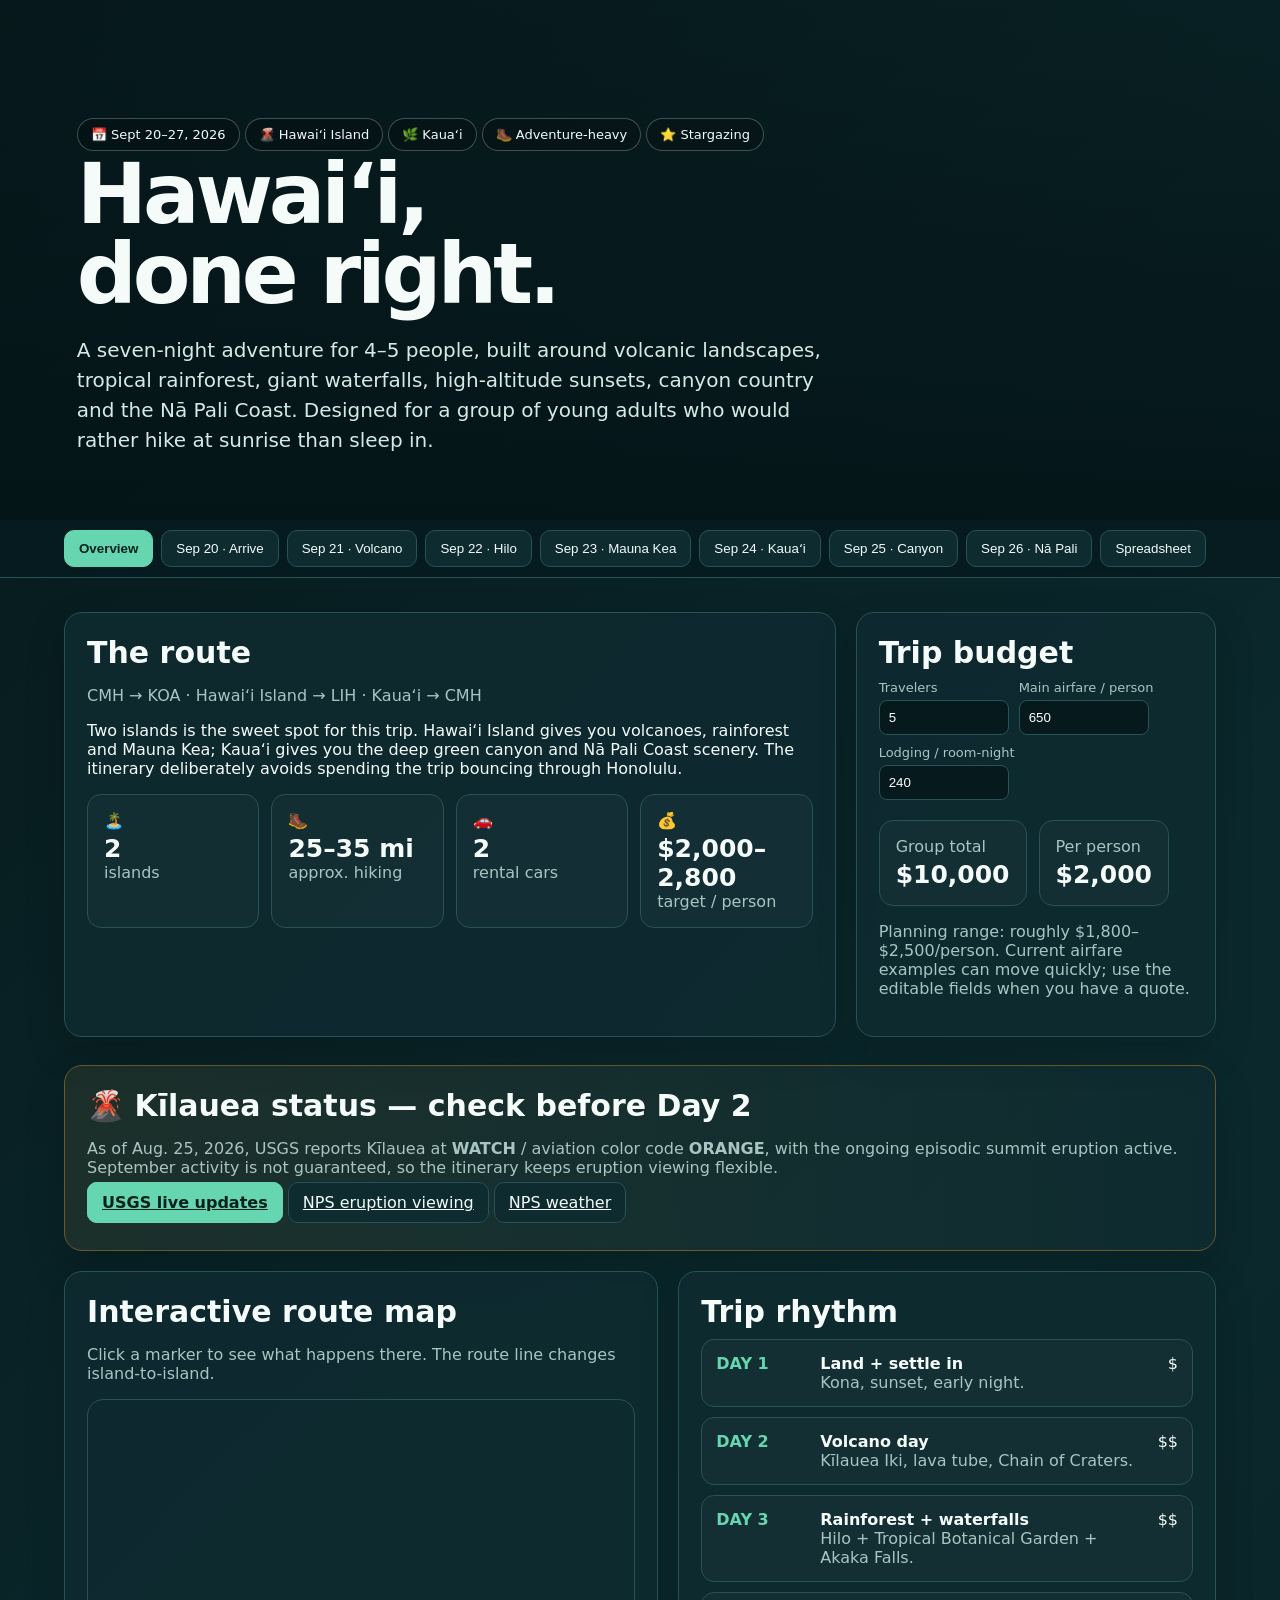
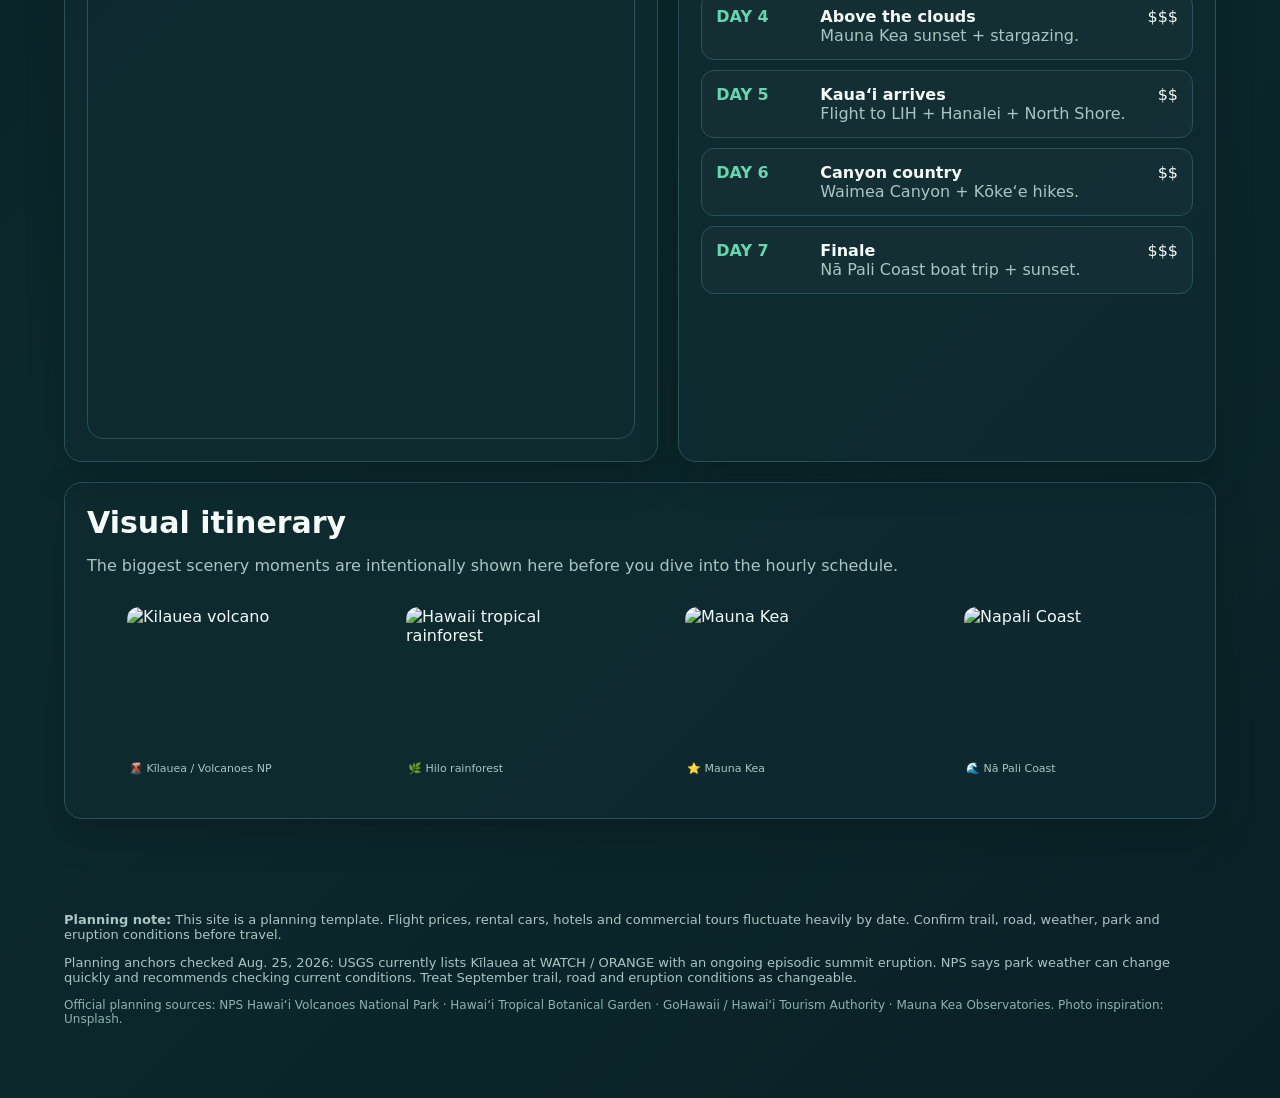
==== hawaii/index.html @ 6c4b0745 "Add files via upload" ====
<!doctype html>
<html lang="en">
<head>
<meta charset="utf-8">
<meta name="viewport" content="width=device-width, initial-scale=1">
<title>Hawaiʻi Adventure — Big Island + Kauaʻi</title>
<link rel="preconnect" href="https://unpkg.com">
<link rel="stylesheet" href="https://unpkg.com/leaflet@1.9.4/dist/leaflet.css">
<style>
:root{--bg:#071c20;--panel:#0e2b30;--panel2:#12383e;--text:#f4fbf9;--muted:#a9c5c2;--accent:#65d6b0;--gold:#ffd166;--line:#285158}
*{box-sizing:border-box} body{margin:0;background:linear-gradient(135deg,#06181b,#0b292d 55%,#092126);color:var(--text);font-family:Inter,system-ui,-apple-system,Segoe UI,Roboto,sans-serif}
a{color:inherit}.hero{min-height:520px;padding:70px 6vw 45px;display:flex;align-items:end;background:linear-gradient(180deg,rgba(4,20,23,.15),rgba(4,20,23,.92)),url("https://images.unsplash.com/photo-1542259009477-d625272157b7?auto=format&fit=crop&w=2200&q=85") center/cover}
.hero h1{font-size:clamp(42px,7vw,84px);line-height:.95;margin:0 0 18px;letter-spacing:-.05em}.hero p{max-width:760px;font-size:20px;color:#d5e9e5;line-height:1.5}.pill{display:inline-block;padding:8px 13px;border:1px solid rgba(255,255,255,.25);border-radius:999px;background:rgba(0,0,0,.2);margin:4px 5px 4px 0;font-size:13px}
nav{position:sticky;top:0;z-index:20;background:rgba(7,28,32,.92);backdrop-filter:blur(12px);border-bottom:1px solid var(--line);padding:10px 5vw;display:flex;gap:8px;overflow:auto}
nav button,.btn{border:1px solid var(--line);background:var(--panel);color:var(--text);padding:10px 14px;border-radius:10px;cursor:pointer;white-space:nowrap}nav button.active,.btn.primary{background:var(--accent);color:#06201c;border-color:var(--accent);font-weight:800}
main{max-width:1450px;margin:auto;padding:34px 5vw 80px}.intro{display:grid;grid-template-columns:1.4fr .6fr;gap:20px;margin-bottom:28px}.panel{background:rgba(14,43,48,.88);border:1px solid var(--line);border-radius:18px;padding:22px;box-shadow:0 15px 40px rgba(0,0,0,.16)}h2{font-size:30px;margin:0 0 10px}h3{margin:0 0 8px}.muted{color:var(--muted)}.stats{display:grid;grid-template-columns:repeat(4,1fr);gap:12px}.stat{padding:16px;border:1px solid var(--line);border-radius:14px;background:rgba(255,255,255,.025)}.stat b{display:block;font-size:25px;margin-top:4px}
.day{display:none}.day.active{display:block}.dayhead{display:flex;justify-content:space-between;gap:20px;align-items:end;margin-bottom:18px}.dayhead .cost{font-size:24px;color:var(--gold);font-weight:800}
.grid{display:grid;grid-template-columns:1.05fr .95fr;gap:20px}.timeline{display:grid;gap:10px}.item{display:grid;grid-template-columns:90px 1fr auto;gap:14px;align-items:start;border:1px solid var(--line);border-radius:13px;padding:14px;background:rgba(255,255,255,.025)}.time{font-weight:800;color:var(--accent)}.item .price{color:var(--gold);font-weight:700}.tag{display:inline-block;font-size:11px;padding:4px 7px;border-radius:999px;background:#1a484f;color:#ccebe5;margin-top:5px}
.photo{height:260px;border-radius:15px;background-size:cover;background-position:center;overflow:hidden;position:relative}.photo span{position:absolute;left:15px;bottom:15px;background:rgba(0,0,0,.58);padding:8px 10px;border-radius:8px;font-weight:700}.notes{margin-top:12px;padding:14px;border-left:3px solid var(--gold);background:rgba(255,209,102,.06);color:#e8dfc5}
#map{height:640px;border-radius:16px;overflow:hidden;border:1px solid var(--line)}.mapwrap{position:sticky;top:67px}
.tablewrap{overflow:auto;border:1px solid var(--line);border-radius:14px}.sheet{width:100%;border-collapse:collapse;min-width:950px}.sheet th,.sheet td{padding:11px 12px;border-bottom:1px solid var(--line);text-align:left}.sheet th{background:#12383e;position:sticky;top:0}.sheet tr:hover td{background:rgba(101,214,176,.05)}
.controls{display:flex;gap:10px;flex-wrap:wrap;margin:10px 0 20px}.controls label{font-size:13px;color:var(--muted)}input{display:block;margin-top:5px;width:130px;background:#06191c;color:white;border:1px solid var(--line);border-radius:8px;padding:9px}
footer{max-width:1450px;margin:auto;padding:0 5vw 60px;color:var(--muted);font-size:13px}.source{font-size:12px;color:#8fb2ae}
@media(max-width:900px){.intro,.grid{grid-template-columns:1fr}.mapwrap{position:static}.stats{grid-template-columns:repeat(2,1fr)}.hero{min-height:440px;padding-top:50px}.item{grid-template-columns:75px 1fr}.item .price{grid-column:2}}

.gallery{display:grid;grid-template-columns:repeat(3,1fr);gap:10px;margin-top:12px}.gallery img{width:100%;height:150px;object-fit:cover;border-radius:12px;display:block}.gallery figcaption{font-size:11px;color:var(--muted);padding:5px 2px}.bigphoto{height:380px;border-radius:16px;background-size:cover;background-position:center;margin-bottom:12px}
@media(max-width:900px){.gallery{grid-template-columns:1fr 1fr}.gallery img{height:130px}}
</style>
</head>
<body>
<header class="hero">
<div>
<div class="pill">📅 Sept 20–27, 2026</div><div class="pill">🌋 Hawaiʻi Island</div><div class="pill">🌿 Kauaʻi</div><div class="pill">🥾 Adventure-heavy</div><div class="pill">⭐ Stargazing</div>
<h1>Hawaiʻi,<br>done right.</h1>
<p>A seven-night adventure for 4–5 people, built around volcanic landscapes, tropical rainforest, giant waterfalls, high-altitude sunsets, canyon country and the Nā Pali Coast. Designed for a group of young adults who would rather hike at sunrise than sleep in.</p>
</div>
</header>

<nav id="dayNav">
<button class="active" data-day="overview">Overview</button>
<button data-day="1">Sep 20 · Arrive</button><button data-day="2">Sep 21 · Volcano</button><button data-day="3">Sep 22 · Hilo</button><button data-day="4">Sep 23 · Mauna Kea</button><button data-day="5">Sep 24 · Kauaʻi</button><button data-day="6">Sep 25 · Canyon</button><button data-day="7">Sep 26 · Nā Pali</button>
<button data-day="sheet">Spreadsheet</button>
</nav>

<main>
<section id="overview" class="view">
<div class="intro">
<div class="panel"><h2>The route</h2><p class="muted">CMH → KOA · Hawaiʻi Island → LIH · Kauaʻi → CMH</p><p>Two islands is the sweet spot for this trip. Hawaiʻi Island gives you volcanoes, rainforest and Mauna Kea; Kauaʻi gives you the deep green canyon and Nā Pali Coast scenery. The itinerary deliberately avoids spending the trip bouncing through Honolulu.</p>
<div class="stats"><div class="stat">🏝️<b>2</b><span class="muted">islands</span></div><div class="stat">🥾<b>25–35 mi</b><span class="muted">approx. hiking</span></div><div class="stat">🚗<b>2</b><span class="muted">rental cars</span></div><div class="stat">💰<b id="overviewCost">$2,000–2,800</b><span class="muted">target / person</span></div></div></div>
<div class="panel"><h2>Trip budget</h2><div class="controls"><label>Travelers<input id="people" type="number" value="5" min="4" max="5"></label><label>Main airfare / person<input id="airfare" type="number" value="650" min="0"></label><label>Lodging / room-night<input id="lodging" type="number" value="240" min="0"></label></div><div class="stats" style="margin-top:12px"><div class="stat"><span class="muted">Group total</span><b id="groupTotal">$10,000</b></div><div class="stat"><span class="muted">Per person</span><b id="personTotal">$2,000</b></div></div><p class="muted">Planning range: roughly $1,800–$2,500/person. Current airfare examples can move quickly; use the editable fields when you have a quote.</p></div>
</div>
<div class="panel" style="margin-bottom:20px;border-color:#6b5a2b;background:linear-gradient(90deg,rgba(255,209,102,.08),rgba(14,43,48,.88))">
<h2>🌋 Kīlauea status — check before Day 2</h2>
<p class="muted">As of Aug. 25, 2026, USGS reports Kīlauea at <b>WATCH</b> / aviation color code <b>ORANGE</b>, with the ongoing episodic summit eruption active. September activity is not guaranteed, so the itinerary keeps eruption viewing flexible.</p>
<p><a class="btn primary" href="https://www.usgs.gov/volcanoes/kilauea/volcano-updates" target="_blank">USGS live updates</a>
<a class="btn" href="https://www.nps.gov/havo/planyourvisit/eruption-viewing.htm" target="_blank">NPS eruption viewing</a>
<a class="btn" href="https://www.nps.gov/havo/planyourvisit/weather.htm" target="_blank">NPS weather</a></p>
</div>
<div class="grid"><div class="panel"><h2>Interactive route map</h2><p class="muted">Click a marker to see what happens there. The route line changes island-to-island.</p><div id="map"></div></div><div class="panel"><h2>Trip rhythm</h2><div class="timeline">
<div class="item"><div class="time">DAY 1</div><div><b>Land + settle in</b><br><span class="muted">Kona, sunset, early night.</span></div><div>$</div></div>
<div class="item"><div class="time">DAY 2</div><div><b>Volcano day</b><br><span class="muted">Kīlauea Iki, lava tube, Chain of Craters.</span></div><div>$$</div></div>
<div class="item"><div class="time">DAY 3</div><div><b>Rainforest + waterfalls</b><br><span class="muted">Hilo + Tropical Botanical Garden + Akaka Falls.</span></div><div>$$</div></div>
<div class="item"><div class="time">DAY 4</div><div><b>Above the clouds</b><br><span class="muted">Mauna Kea sunset + stargazing.</span></div><div>$$$</div></div>
<div class="item"><div class="time">DAY 5</div><div><b>Kauaʻi arrives</b><br><span class="muted">Flight to LIH + Hanalei + North Shore.</span></div><div>$$</div></div>
<div class="item"><div class="time">DAY 6</div><div><b>Canyon country</b><br><span class="muted">Waimea Canyon + Kōkeʻe hikes.</span></div><div>$$</div></div>
<div class="item"><div class="time">DAY 7</div><div><b>Finale</b><br><span class="muted">Nā Pali Coast boat trip + sunset.</span></div><div>$$$</div></div>
</div></div></div>
<div class="panel" style="margin-top:20px"><h2>Visual itinerary</h2><p class="muted">The biggest scenery moments are intentionally shown here before you dive into the hourly schedule.</p><div class="gallery" style="grid-template-columns:repeat(4,1fr)">
<figure><img loading="lazy" src="https://source.unsplash.com/1000x700/?hawaii,volcano,kilauea" alt="Kilauea volcano"><figcaption>🌋 Kīlauea / Volcanoes NP</figcaption></figure>
<figure><img loading="lazy" src="https://source.unsplash.com/1000x700/?hawaii,tropical,rainforest" alt="Hawaii tropical rainforest"><figcaption>🌿 Hilo rainforest</figcaption></figure>
<figure><img loading="lazy" src="https://source.unsplash.com/1000x700/?mauna,kea,hawaii,stars" alt="Mauna Kea"><figcaption>⭐ Mauna Kea</figcaption></figure>
<figure><img loading="lazy" src="https://source.unsplash.com/1000x700/?kauai,napali,coast" alt="Napali Coast"><figcaption>🌊 Nā Pali Coast</figcaption></figure>
</div></div></section>

<div id="days"></div>

<section id="sheet" class="view" style="display:none">
<div class="panel"><h2>Spreadsheet view</h2><p class="muted">Use this as the master schedule. Prices are per person unless marked group/vehicle.</p><div class="tablewrap"><table class="sheet"><thead><tr><th>Date</th><th>Day</th><th>Time</th><th>Island</th><th>Activity</th><th>Location</th><th>Type</th><th>Est. $ / person</th></tr></thead><tbody id="sheetBody"></tbody></table></div><br><button class="btn primary" onclick="downloadCSV()">Download CSV</button></div>
</section>
</main>
<footer>
<p><b>Planning note:</b> This site is a planning template. Flight prices, rental cars, hotels and commercial tours fluctuate heavily by date. Confirm trail, road, weather, park and eruption conditions before travel.</p>
<p>Planning anchors checked Aug. 25, 2026: USGS currently lists Kīlauea at WATCH / ORANGE with an ongoing episodic summit eruption. NPS says park weather can change quickly and recommends checking current conditions. Treat September trail, road and eruption conditions as changeable.</p>
<p class="source">Official planning sources: NPS Hawaiʻi Volcanoes National Park · Hawaiʻi Tropical Botanical Garden · GoHawaii / Hawaiʻi Tourism Authority · Mauna Kea Observatories. Photo inspiration: Unsplash.</p>
</footer>

<script src="https://unpkg.com/leaflet@1.9.4/dist/leaflet.js"></script>
<script>
const days=[
{d:1,title:"Arrive on Hawaiʻi Island",loc:"Kona",img:"https://images.unsplash.com/photo-1542259009477-d625272157b7?auto=format&fit=crop&w=1200&q=80",items:[
["7:00 AM","CMH","Columbus (CMH)","Depart CMH","Flight","$650"],
["12:30 PM","Hawaiʻi Island","KOA — Kona International Airport","Arrive, pick up rental car","Flight / car","$70"],
["2:00 PM","Hawaiʻi Island","Kailua-Kona","Lunch + groceries + check-in","Food / lodging","$30"],
["4:00 PM","Hawaiʻi Island","Kona Coast","Beach / explore / coffee","Free time","$10"],
["6:30 PM","Hawaiʻi Island","Kona Coast","Sunset dinner","Food","$45"],
["9:00 PM","Hawaiʻi Island","Kona","Early night","Lodging","$60"]
]},
{d:2,title:"Volcanoes National Park",loc:"Hawaiʻi Volcanoes National Park",img:"https://images.unsplash.com/photo-1500534623283-312aade485b7?auto=format&fit=crop&w=1200&q=80",items:[
["5:00 AM","Hawaiʻi Island","Kona → Volcano","Early drive + breakfast","Fuel / food","$20"],
["7:30 AM","Hawaiʻi Island","Kīlauea Iki","Kīlauea Iki crater hike (2–4 hr depending route)","Hike","$10"],
["11:30 AM","Hawaiʻi Island","Nāhuku","Thurston Lava Tube","Hike","$0"],
["12:30 PM","Hawaiʻi Island","Park","Packed lunch","Food","$15"],
["1:30 PM","Hawaiʻi Island","Chain of Craters Road","Scenic drive + lava fields + coastal stops","Scenic drive","$15"],
["5:30 PM","Hawaiʻi Island","Volcano Village","Check in / dinner","Lodging / food","$75"],
["8:00 PM","Hawaiʻi Island","Kīlauea area","Check current eruption viewing conditions","Scenery","$0"]
]},
{d:3,title:"Hilo Rainforest Day",loc:"Hilo + Hamakua Coast",img:"https://images.unsplash.com/photo-1500534623283-312aade485b7?auto=format&fit=crop&w=1200&q=80",items:[
["7:00 AM","Hawaiʻi Island","Volcano → Hilo","Breakfast + drive","Food / fuel","$20"],
["9:00 AM","Hawaiʻi Island","Hawaiʻi Tropical Botanical Garden","Rainforest trails, streams, waterfalls, Onomea Bay","Admission","$35"],
["11:30 AM","Hawaiʻi Island","Hamakua Coast","Scenic drive","Drive","$10"],
["12:30 PM","Hawaiʻi Island","Hilo","Lunch","Food","$25"],
["2:00 PM","Hawaiʻi Island","Akaka Falls","Short rainforest hike + waterfall","Hike","$15"],
["4:30 PM","Hawaiʻi Island","Hilo","Explore downtown / market","Free time","$10"],
["7:00 PM","Hawaiʻi Island","Hilo","Dinner + sleep","Food / lodging","$75"]
]},
{d:4,title:"Mauna Kea — Above the Clouds",loc:"Mauna Kea",img:"https://images.unsplash.com/photo-1551524164-6cf2ac2f1f50?auto=format&fit=crop&w=1200&q=80",items:[
["7:00 AM","Hawaiʻi Island","Hilo","Breakfast","Food","$20"],
["9:00 AM","Hawaiʻi Island","Saddle Road","Drive toward high country","Fuel","$10"],
["10:30 AM","Hawaiʻi Island","Waimea / Saddle region","Easy scenic stops + acclimatization","Scenery","$0"],
["1:00 PM","Hawaiʻi Island","Kamuela","Lunch + supplies","Food","$25"],
["3:00 PM","Hawaiʻi Island","Mauna Kea access area","Head upward; check weather/access rules","Mountain","$0"],
["5:30 PM","Hawaiʻi Island","Mauna Kea","Sunset above the clouds","Scenery","$0"],
["7:00 PM","Hawaiʻi Island","Mauna Kea area","Stargazing / astronomy","Stargazing","$0"],
["9:00 PM","Hawaiʻi Island","Hilo / Kona-side lodging","Return + sleep","Lodging / fuel","$70"]
]},
{d:5,title:"Kauaʻi — North Shore",loc:"Līhuʻe → Hanalei",img:"https://images.unsplash.com/photo-1500534623283-312aade485b7?auto=format&fit=crop&w=1200&q=80",items:[
["6:00 AM","Hawaiʻi Island","KOA","Return rental + airport","Flight / car","$0"],
["8:00 AM","Kauaʻi","LIH — Līhuʻe Airport","Inter-island flight","Flight","$120"],
["9:30 AM","Kauaʻi","Līhuʻe","Pick up rental car","Car","$70"],
["11:00 AM","Kauaʻi","Kapaʻa","Brunch","Food","$25"],
["1:00 PM","Kauaʻi","Hanalei","North Shore drive + viewpoints","Drive","$10"],
["3:00 PM","Kauaʻi","Hanalei Bay","Beach + swim","Free time","$0"],
["5:30 PM","Kauaʻi","Princeville / Hanalei","Sunset","Scenery","$0"],
["7:00 PM","Kauaʻi","Hanalei","Dinner + lodging","Food / lodging","$85"]
]},
{d:6,title:"Waimea Canyon + Kōkeʻe",loc:"Waimea Canyon",img:"https://images.unsplash.com/photo-1500534623283-312aade485b7?auto=format&fit=crop&w=1200&q=80",items:[
["5:30 AM","Kauaʻi","Hanalei → Waimea","Early departure","Fuel / food","$20"],
["7:30 AM","Kauaʻi","Waimea Canyon Lookout","Canyon sunrise / early views","Scenery","$0"],
["8:30 AM","Kauaʻi","Kōkeʻe State Park","Kalalau + Puʻu o Kila viewpoints","Scenery","$0"],
["10:00 AM","Kauaʻi","Kōkeʻe","Long hike — choose trail based on conditions","Hike","$10"],
["2:00 PM","Kauaʻi","Waimea","Lunch","Food","$25"],
["3:30 PM","Kauaʻi","West Side","Red dirt / coastal viewpoints","Scenery","$0"],
["6:30 PM","Kauaʻi","Kapaʻa / Hanalei","Dinner + recover","Food / lodging","$80"]
]},
{d:7,title:"Nā Pali Coast Finale",loc:"Nā Pali Coast",img:"https://images.unsplash.com/photo-1500534623283-312aade485b7?auto=format&fit=crop&w=1200&q=80",items:[
["6:00 AM","Kauaʻi","Līhuʻe / Port Allen","Breakfast + drive to departure point","Food / fuel","$20"],
["8:00 AM","Kauaʻi","Nā Pali Coast","Boat trip: cliffs, sea caves, waterfalls, snorkeling","Tour","$180"],
["12:30 PM","Kauaʻi","South Shore","Lunch","Food","$25"],
["2:00 PM","Kauaʻi","Poʻipū","Beach / shower / relax","Free time","$0"],
["5:30 PM","Kauaʻi","South Shore","Final sunset","Scenery","$0"],
["7:00 PM","Kauaʻi","Līhuʻe","Final dinner / prepare for flight","Food","$60"],
["7:00 AM","Kauaʻi → Ohio","LIH → CMH","Return flight — book as open-jaw/multi-city","Flight","$650"]
]}
];

function money(v){return "$"+Math.round(Number(v)).toLocaleString()}
function dateForDay(d){
 const dates=["","Sep 20","Sep 21","Sep 22","Sep 23","Sep 24","Sep 25","Sep 26"];
 return dates[d]||"Sep 27";
}
function renderDays(){
 const root=document.getElementById("days"); root.innerHTML="";
 days.forEach(day=>{
   const section=document.createElement("section"); section.className="day"; section.id="day"+day.d;
   const total=day.items.reduce((s,x)=>s+(parseFloat(String(x[5]).replace(/[$,]/g,''))||0),0);
   section.innerHTML=`<div class="dayhead"><div><div class="pill">DAY ${day.d} · ${dateForDay(day.d)}</div><h2>${day.title}</h2><p class="muted">${day.loc}</p></div><div class="cost">${money(total)} est.</div></div>
   <div class="grid"><div class="panel"><div class="timeline">${day.items.map(x=>`<div class="item"><div class="time">${x[0]}</div><div><b>${x[2]}</b><br>${x[3]}<div class="tag">${x[5].includes("0")?"FREE":x[4]}</div></div><div class="price">${x[5]}</div></div>`).join("")}</div></div>
   <div>
<div class="bigphoto" style="background-image:url('${day.img}')"></div>
<div class="gallery">
<figure><img loading="lazy" src="${day.img}" alt="${day.title}"><figcaption>Day highlight</figcaption></figure>
<figure><img loading="lazy" src="https://source.unsplash.com/900x600/?hawaii,${encodeURIComponent(day.loc)}" alt="${day.loc} scenery"><figcaption>${day.loc} scenery</figcaption></figure>
<figure><img loading="lazy" src="https://source.unsplash.com/900x600/?hawaii,nature,landscape" alt="Hawaii landscape"><figcaption>Landscape inspiration</figcaption></figure>
</div>
<div class="notes"><b>Adventure note:</b> Keep this day flexible for weather, road closures, trail conditions and sunrise/sunset timing. For Volcanoes National Park, check NPS/USGS conditions on the morning of the visit.</div></div></div>`;
   root.appendChild(section);
 });
}
function buildSheet(){
 const body=document.getElementById("sheetBody"); body.innerHTML="";
 days.forEach(day=>day.items.forEach(x=>{const tr=document.createElement("tr");tr.innerHTML=`<td>${dateForDay(day.d)}</td><td>${day.d}</td><td>${x[0]}</td><td>${x[1]}</td><td>${x[3]}</td><td>${x[2]}</td><td>${x[4]}</td><td>${x[5]}</td>`;body.appendChild(tr)}));
}
function downloadCSV(){
 let rows=[["Date","Day","Time","Island","Activity","Location","Type","Estimated $/person"]];
 days.forEach(day=>day.items.forEach(x=>rows.push([dateForDay(day.d),day.d,x[0],x[1],x[3],x[2],x[4],x[5]])));
 const csv=rows.map(r=>r.map(v=>`"${String(v).replace(/"/g,'""')}"`).join(",")).join("\n");
 const a=document.createElement("a");a.href=URL.createObjectURL(new Blob([csv],{type:"text/csv"}));a.download="hawaii_itinerary.csv";a.click();
}
function initMap(){
 const map=L.map("map").setView([20.4,-156.2],7);
 L.tileLayer("https://{s}.tile.openstreetmap.org/{z}/{x}/{y}.png",{maxZoom:19,attribution:'© OpenStreetMap contributors'}).addTo(map);
 const pts=[
 ["KOA · Arrive",[19.7388,-156.0456],"Day 1 · Kona"],
 ["Volcanoes NP",[19.4194,-155.2885],"Day 2 · Kīlauea"],
 ["Hilo",[19.707,-155.081],"Day 3 · Tropical Botanical Garden / waterfalls"],
 ["Mauna Kea",[19.8207,-155.4681],"Day 4 · Sunset + stargazing"],
 ["LIH · Kauaʻi",[21.9759,-159.338],"Day 5 · Inter-island flight"],
 ["Hanalei",[22.203,-159.497],"Day 5 · North Shore"],
 ["Waimea Canyon",[22.047,-159.663],"Day 6 · Canyon + Kōkeʻe"],
 ["Nā Pali Coast",[22.185,-159.665],"Day 7 · Boat finale"]
 ];
 const latlng=pts.map(p=>p[1]); L.polyline(latlng,{color:"#65d6b0",weight:4,opacity:.8}).addTo(map);
 pts.forEach(p=>L.marker(p[1]).addTo(map).bindPopup(`<b>${p[0]}</b><br>${p[2]}`));
 map.fitBounds(latlng,{padding:[30,30]});
}
document.querySelectorAll("nav button").forEach(btn=>btn.onclick=()=>{
 document.querySelectorAll("nav button").forEach(b=>b.classList.remove("active"));btn.classList.add("active");
 const id=btn.dataset.day;
 document.querySelectorAll(".view,.day").forEach(x=>x.style.display="none");
 if(id==="overview")document.getElementById("overview").style.display="block";
 else if(id==="sheet")document.getElementById("sheet").style.display="block";
 else document.getElementById("day"+id).style.display="block";
 window.scrollTo({top:document.querySelector("nav").offsetTop+60,behavior:"smooth"});
});
function updateBudget(){
 const p=Math.min(5,Math.max(4,+document.getElementById("people").value||5));
 const a=+document.getElementById("airfare").value||0;
 const l=+document.getElementById("lodging").value||0;
 const lodgingPerPerson=(l*7)/Math.max(2,Math.ceil(p/2));
 const interIsland=120, cars=160, food=300, activities=260, misc=100;
 const per=a+interIsland+lodgingPerPerson+cars+food+activities+misc;
 document.getElementById("personTotal").textContent=money(per);
 document.getElementById("groupTotal").textContent=money(per*p);
 document.getElementById("overviewCost").textContent=money(per);
}
["people","airfare","lodging"].forEach(id=>document.getElementById(id).addEventListener("input",updateBudget));
renderDays();buildSheet();initMap();updateBudget();
</script>
</body>
</html>
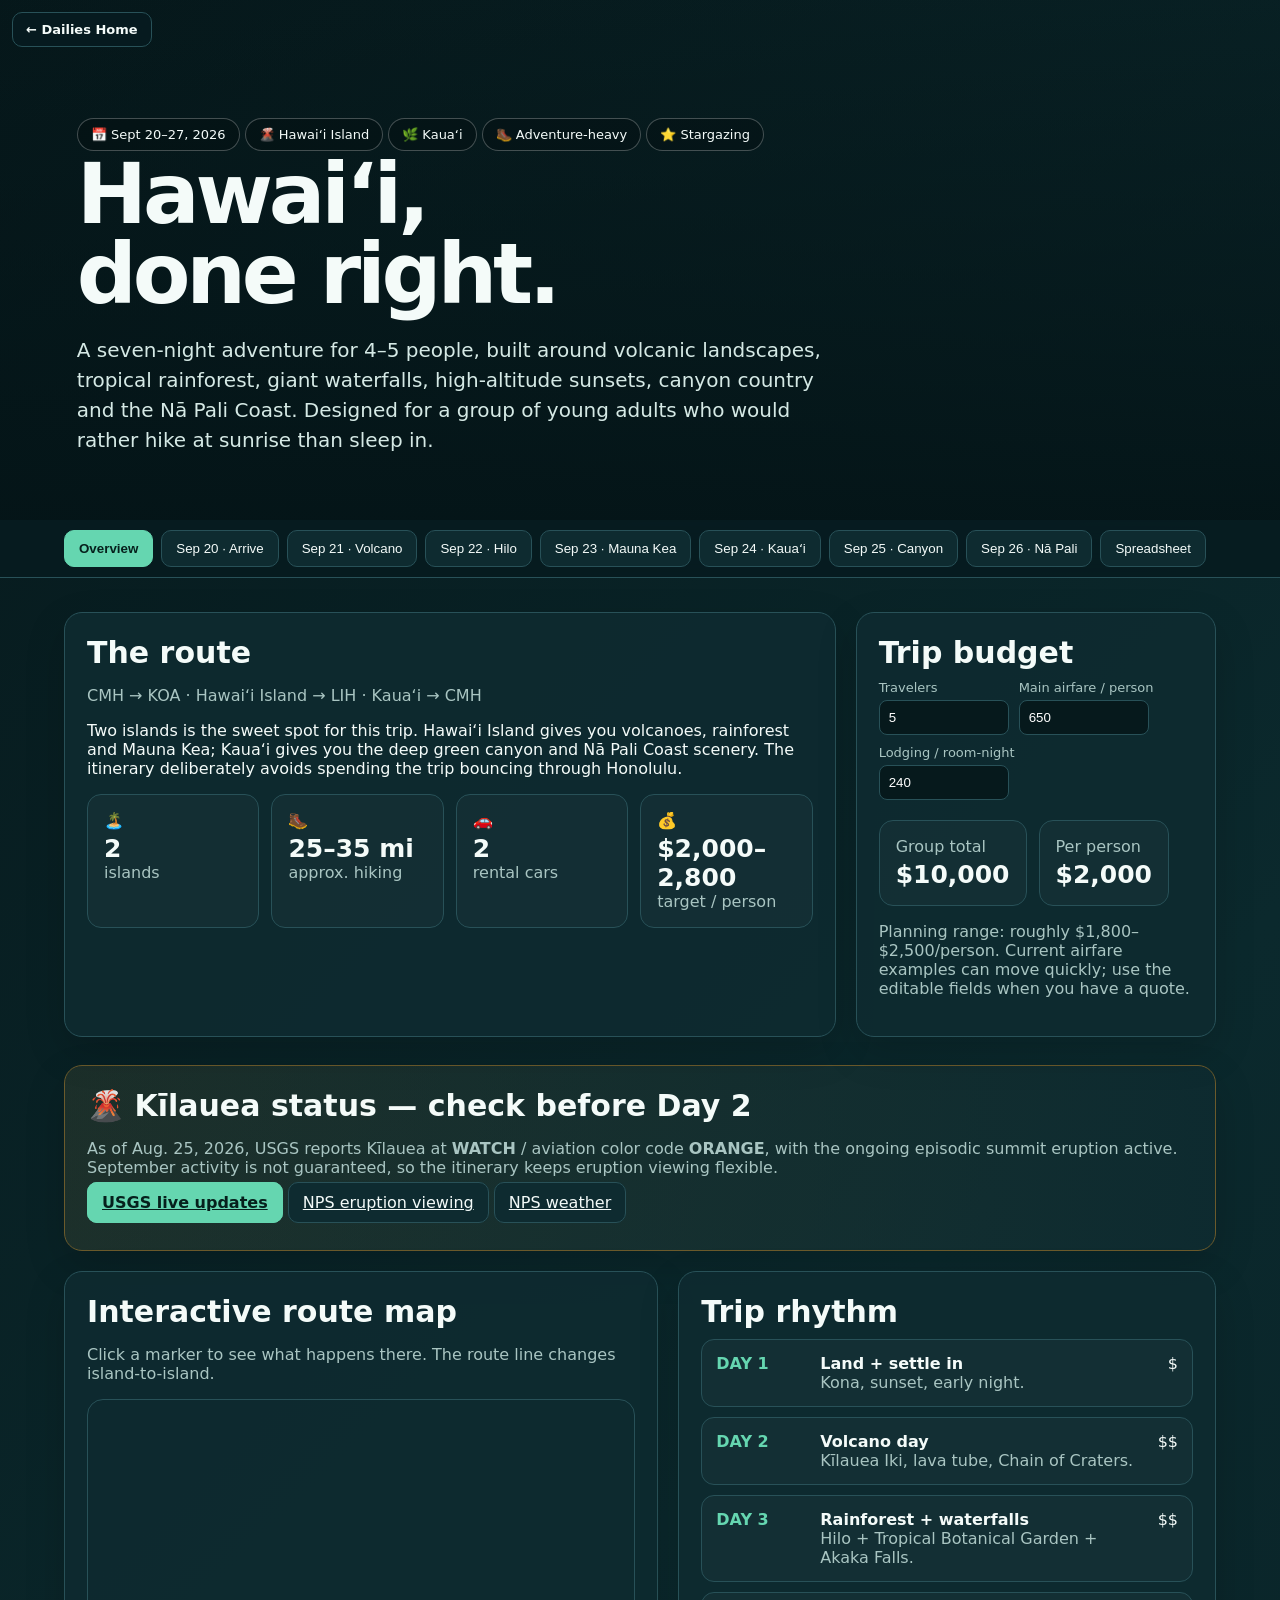
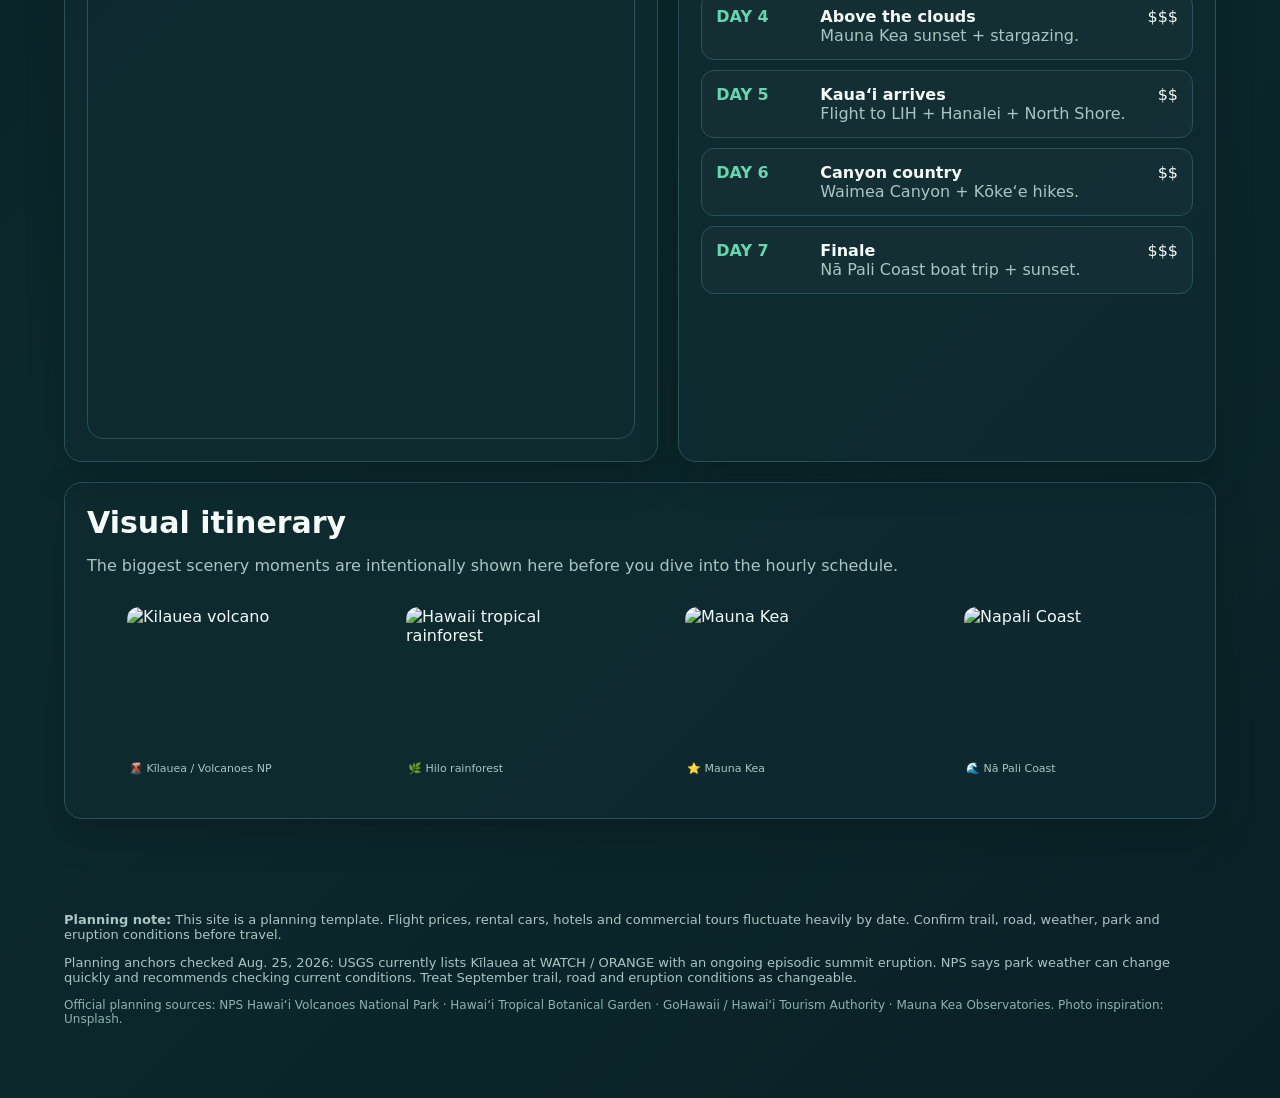
==== commit a42033b1: "Add files via upload" ====
--- a/hawaii/index.html
+++ b/hawaii/index.html
@@ -25,9 +25,9 @@
 
 .gallery{display:grid;grid-template-columns:repeat(3,1fr);gap:10px;margin-top:12px}.gallery img{width:100%;height:150px;object-fit:cover;border-radius:12px;display:block}.gallery figcaption{font-size:11px;color:var(--muted);padding:5px 2px}.bigphoto{height:380px;border-radius:16px;background-size:cover;background-position:center;margin-bottom:12px}
 @media(max-width:900px){.gallery{grid-template-columns:1fr 1fr}.gallery img{height:130px}}
-</style>
+.dailies-home{position:fixed;top:12px;left:12px;z-index:9999;text-decoration:none;padding:9px 13px;border-radius:10px;background:rgba(7,28,32,.92);color:#f4fbf9;border:1px solid #285158;font:600 13px system-ui,sans-serif;backdrop-filter:blur(8px)}.dailies-home:hover{background:#12383e}</style>
 </head>
-<body>
+<body><a class="dailies-home" href="../">← Dailies Home</a>
 <header class="hero">
 <div>
 <div class="pill">📅 Sept 20–27, 2026</div><div class="pill">🌋 Hawaiʻi Island</div><div class="pill">🌿 Kauaʻi</div><div class="pill">🥾 Adventure-heavy</div><div class="pill">⭐ Stargazing</div>
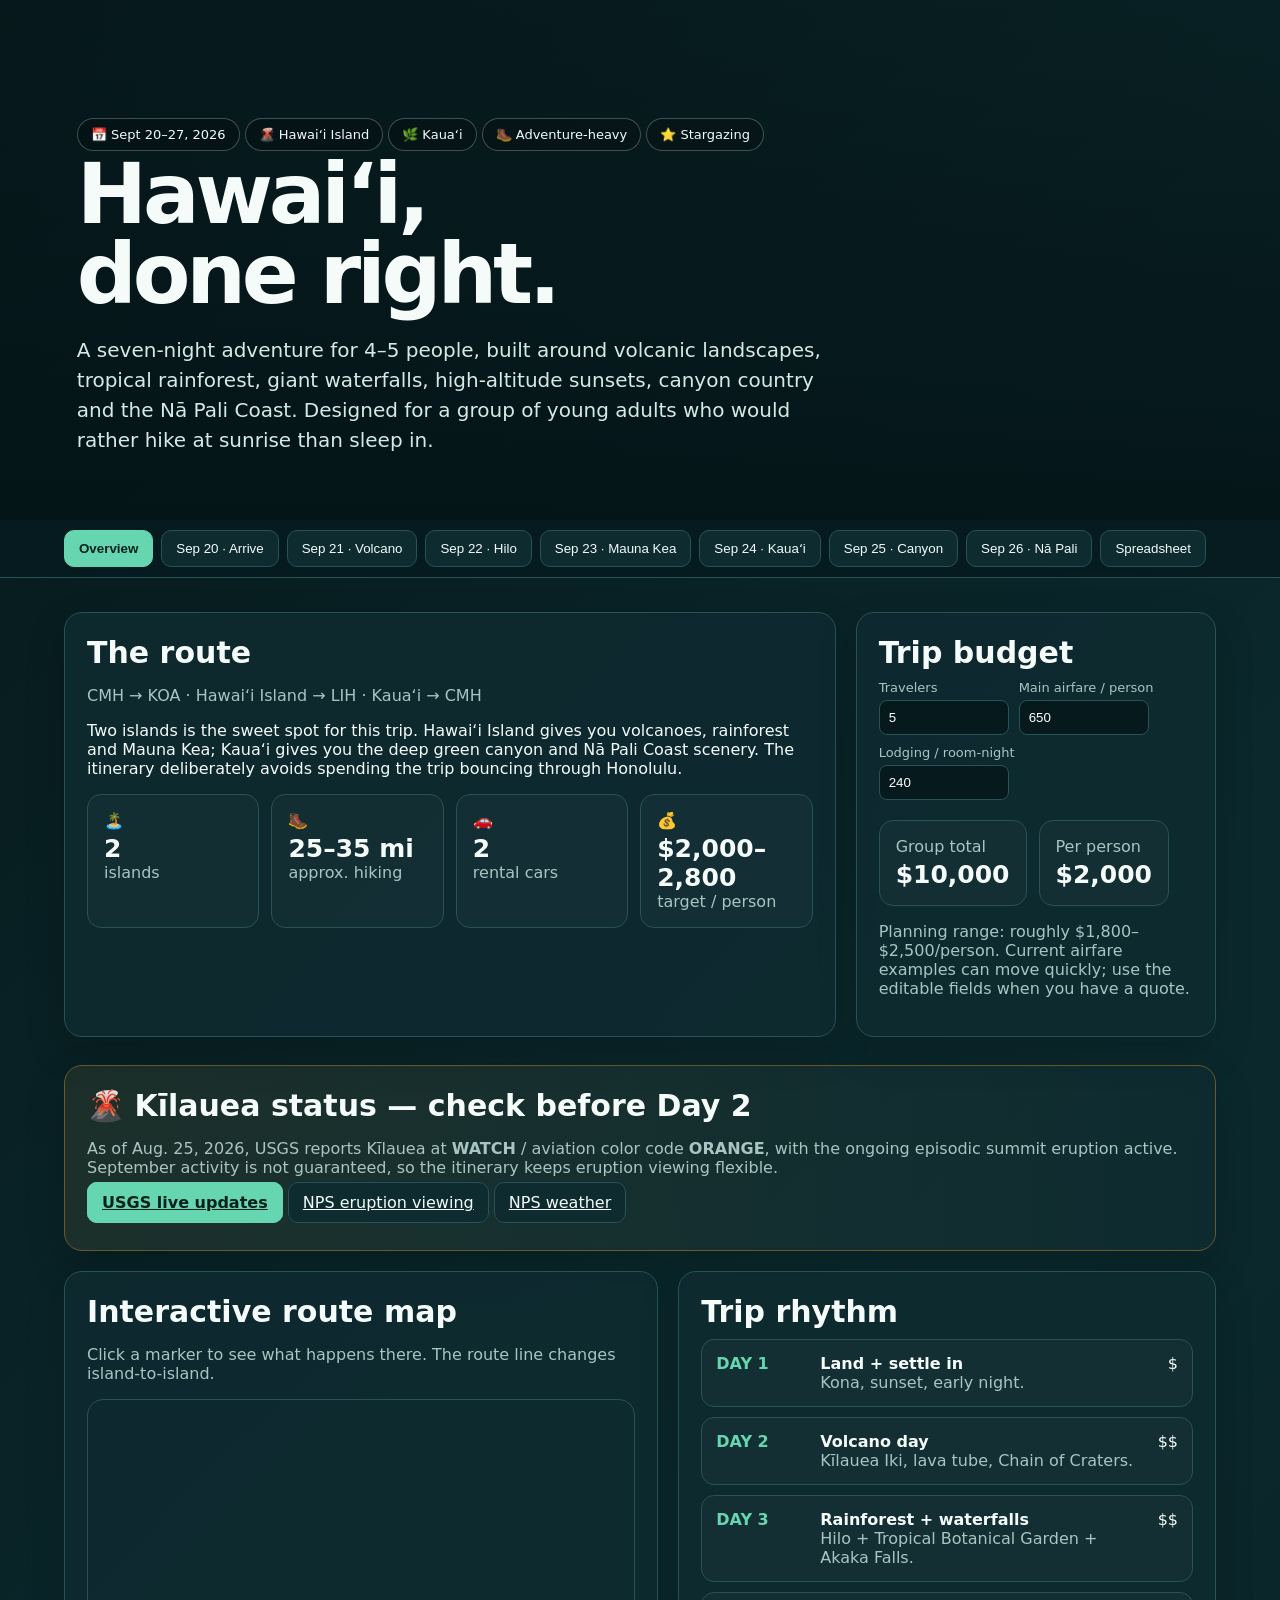
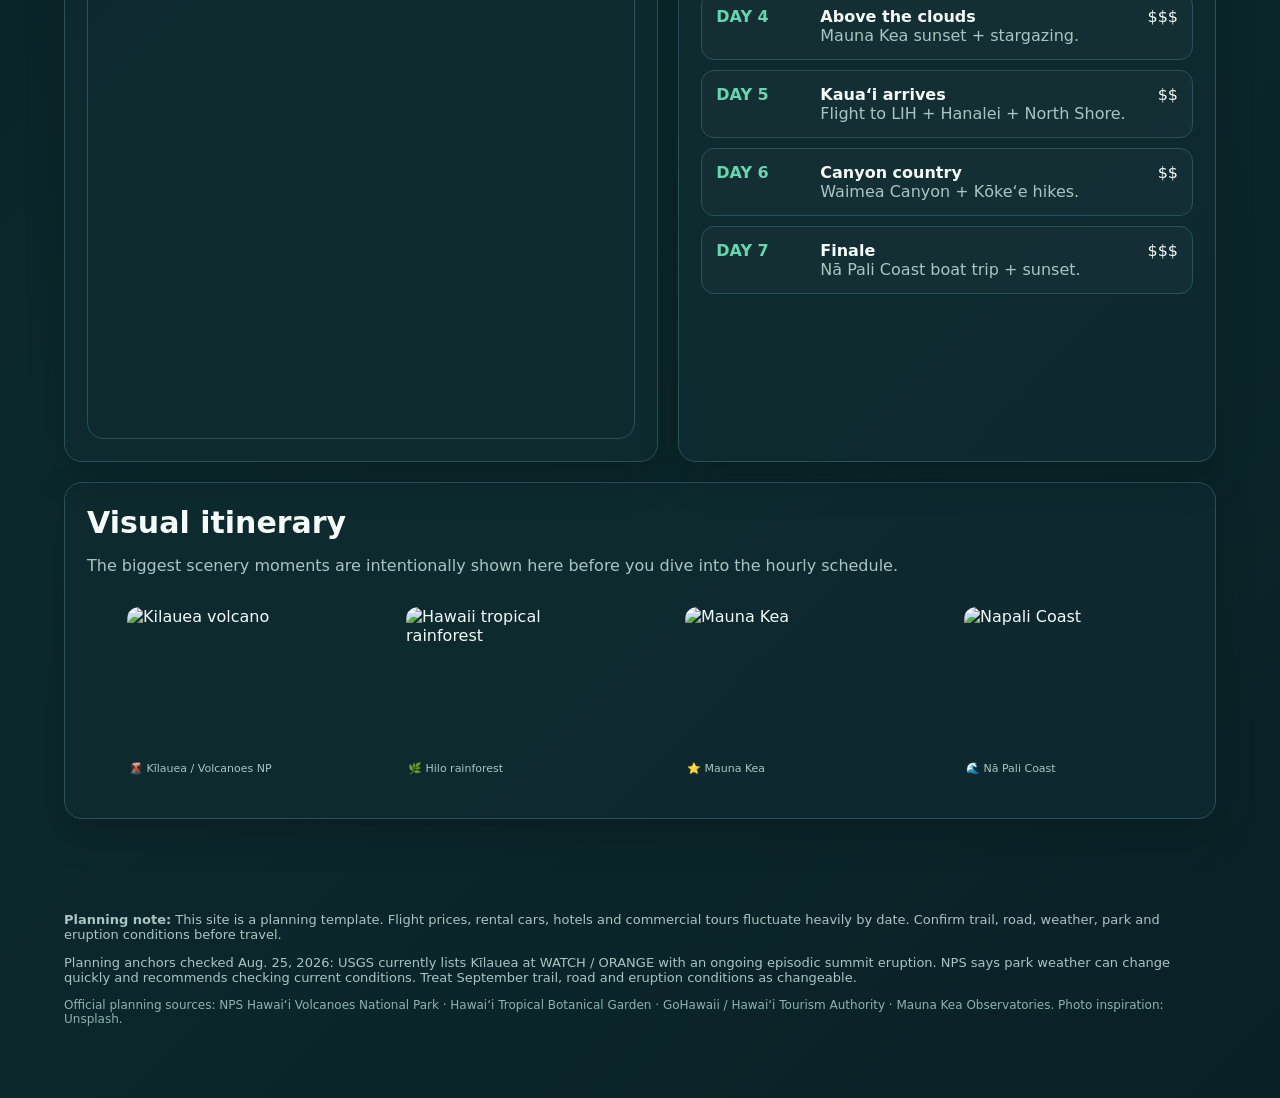
==== commit b1469e53: "Fix HTML structure and update Dailies Home link" ====
--- a/hawaii/index.html
+++ b/hawaii/index.html
@@ -25,9 +25,9 @@
 
 .gallery{display:grid;grid-template-columns:repeat(3,1fr);gap:10px;margin-top:12px}.gallery img{width:100%;height:150px;object-fit:cover;border-radius:12px;display:block}.gallery figcaption{font-size:11px;color:var(--muted);padding:5px 2px}.bigphoto{height:380px;border-radius:16px;background-size:cover;background-position:center;margin-bottom:12px}
 @media(max-width:900px){.gallery{grid-template-columns:1fr 1fr}.gallery img{height:130px}}
-.dailies-home{position:fixed;top:12px;left:12px;z-index:9999;text-decoration:none;padding:9px 13px;border-radius:10px;background:rgba(7,28,32,.92);color:#f4fbf9;border:1px solid #285158;font:600 13px system-ui,sans-serif;backdrop-filter:blur(8px)}.dailies-home:hover{background:#12383e}</style>
+</style>
 </head>
-<body><a class="dailies-home" href="../">← Dailies Home</a>
+<body>
 <header class="hero">
 <div>
 <div class="pill">📅 Sept 20–27, 2026</div><div class="pill">🌋 Hawaiʻi Island</div><div class="pill">🌿 Kauaʻi</div><div class="pill">🥾 Adventure-heavy</div><div class="pill">⭐ Stargazing</div>
@@ -227,4 +227,4 @@
 renderDays();buildSheet();initMap();updateBudget();
 </script>
 </body>
-</html>+</html>
